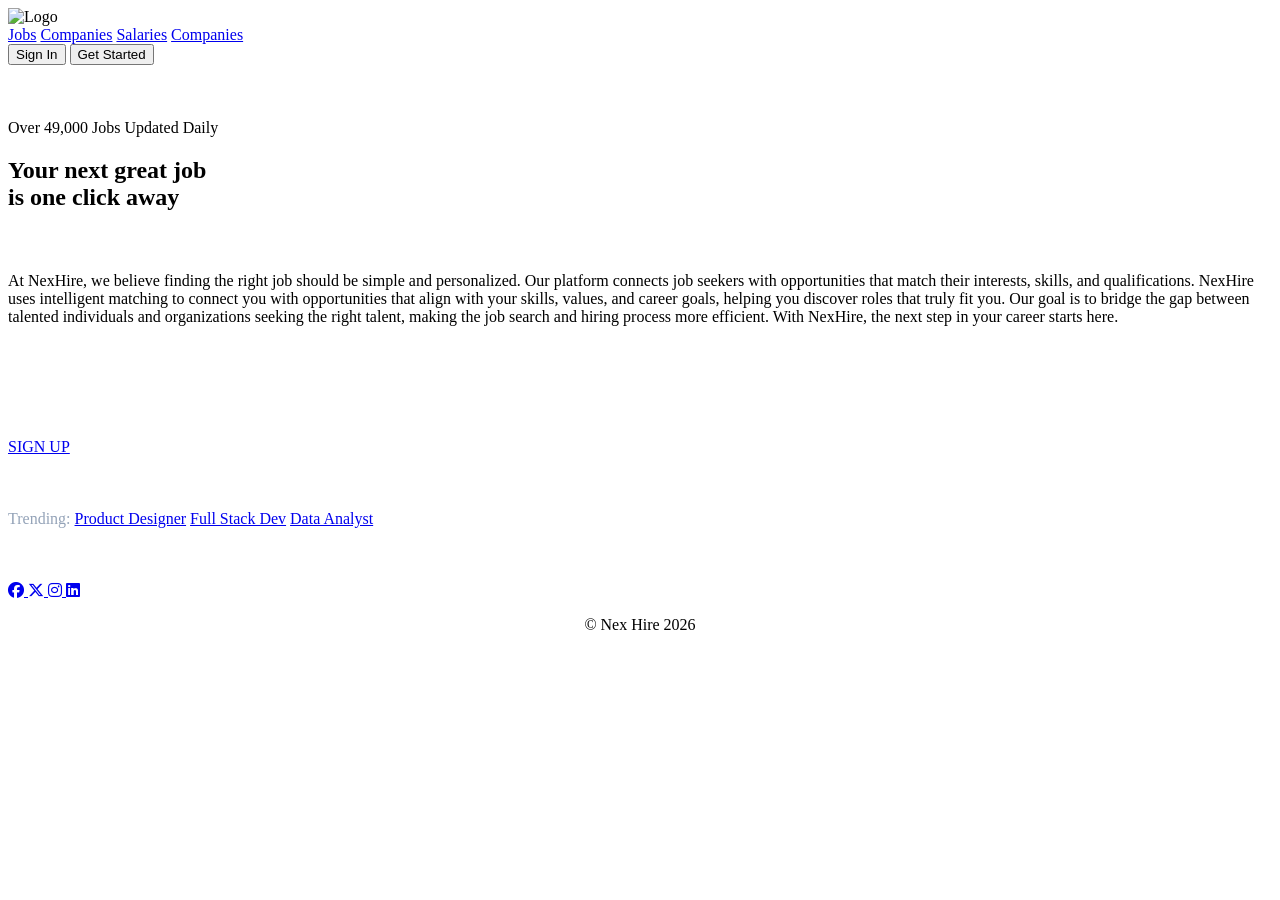
==== Job_Finder/frontend/HTML/index.html @ 7c157915 "added index and signUp pages" ====
<HTML>
    <!DOCTYPE HTML>
         <head>
            <title>INTRO WEBPAGE FOR WEBSITE</title>
            <link rel="stylesheet" href="index.css">
            <link rel="stylesheet" href="https://cdnjs.cloudflare.com/ajax/libs/font-awesome/6.5.0/css/all.min.css">
            <nav>
                <div class="nav_con">
                  <div class="logo"> <img src="logo.png" alt="Logo" title="Internship Find Logo"> </div>
                  
                  <div class="links">
                    <a href="#"> Jobs</a>
                    <a href="#"> Companies</a>
                    <a href="#"> Salaries</a>
                    <a href="#"> Companies</a>

                  </div>
                  <div class="button">
                    <a href="https://signin.com" title="Click here to sign in"><button id="signIn" type="button">Sign In</button></a>
                    <a href="https://getStarted.com" title="Click here to sign in"><button id="getStarted" type="button">Get Started</button></a>
                  </div>
                </div>
            </nav>
            
        </head>
                
        <body>
            <section class="hero">
             <div class="glow">

             </div> 
              <div class="hero_con">
                <br>
                <br>
                <br>  
                  <span class="pill">Over 49,000 Jobs Updated Daily</span>

                  <h1>Your next great job<br>  <span class="gradient"> is one click away</span></h1>

                  <h3 style="color: white; font-weight:800;">About Us</h3>
                  
<p>
At NexHire, we believe finding the right job should be simple and personalized. Our platform connects job seekers with opportunities that match their interests, skills, and qualifications.

NexHire uses intelligent matching to connect you with opportunities that align with your skills, values, and career goals, helping you discover roles that truly fit you.

Our goal is to bridge the gap between talented individuals and organizations seeking the right talent, making the job search and hiring process more efficient.

With NexHire, the next step in your career starts here.</p>
                       <br>
                       <br>
                   <h5 style="color:white">Click The Sign Up button below to get started</h5>
                   
                   <a href="signUp.html"><span id="click">SIGN UP</span></a>
                   <br>
                   <br>
                   <br>
                   <br>
                  <div class="trending">
                <span style="color:#94A3B8;">Trending:</span>
                <span class="round"><a href="#">Product Designer</a></span>
                <span class="round"><a href="#">Full Stack Dev</a></span>
                <span class="round"><a href="#">Data Analyst</a></span>
                 </div>
                 <br>
                 <br>
                 <br>
              </div>
              
            </section>
            <footer>
              
                         
                   
                <div class="socials">

    <a href="https://facebook.com">
      <i class="fa-brands fa-facebook"></i>
    </a>

    <a href="https://twitter.com">
      <i class="fa-brands fa-x-twitter"></i>
    </a>

    <a href="https://instagram.com">
      <i class="fa-brands fa-instagram"></i>
    </a>

    <a href="https://linkedin.com">
      <i class="fa-brands fa-linkedin"></i>
    </a>

  </div>
  <p style="text-align:center">&copy; Nex Hire 2026</p>
            </footer>
      
        </body>



</HTML>
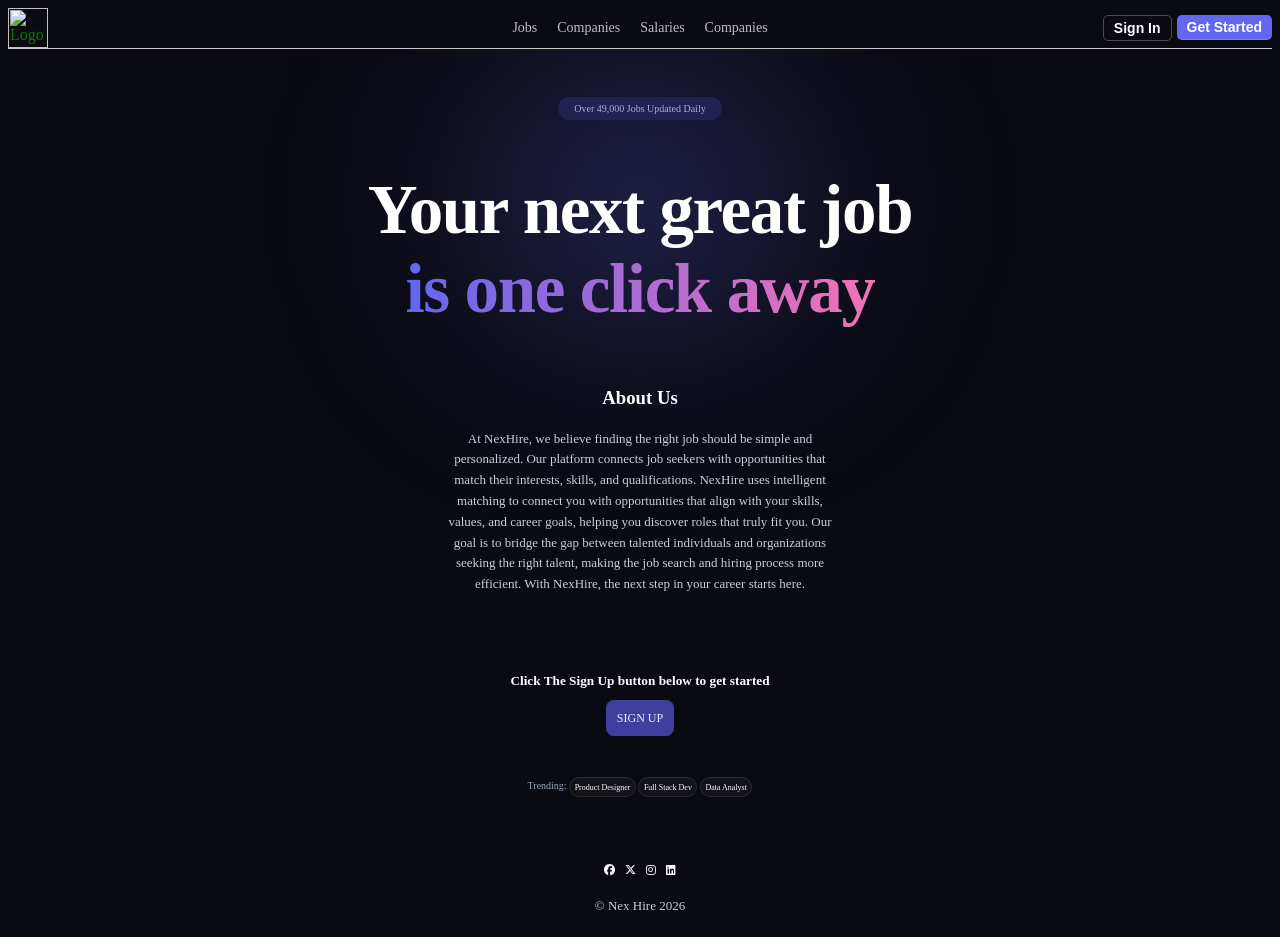
==== commit 127aed0e: "merge stage 1" ====
--- a/Job_Finder/frontend/HTML/index.html
+++ b/Job_Finder/frontend/HTML/index.html
@@ -2,11 +2,11 @@
     <!DOCTYPE HTML>
          <head>
             <title>INTRO WEBPAGE FOR WEBSITE</title>
-            <link rel="stylesheet" href="index.css">
+            <link rel="stylesheet" href="../CSS/index.css">
             <link rel="stylesheet" href="https://cdnjs.cloudflare.com/ajax/libs/font-awesome/6.5.0/css/all.min.css">
             <nav>
                 <div class="nav_con">
-                  <div class="logo"> <img src="logo.png" alt="Logo" title="Internship Find Logo"> </div>
+                  <div class="logo"> <img src="../images/logo.png" alt="Logo" title="Internship Find Logo"> </div>
                   
                   <div class="links">
                     <a href="#"> Jobs</a>
@@ -16,7 +16,7 @@
 
                   </div>
                   <div class="button">
-                    <a href="https://signin.com" title="Click here to sign in"><button id="signIn" type="button">Sign In</button></a>
+                    <a href="../HTML/login.html" title="Click here to sign in"><button id="signIn" type="button">Sign In</button></a>
                     <a href="https://getStarted.com" title="Click here to sign in"><button id="getStarted" type="button">Get Started</button></a>
                   </div>
                 </div>
--- a/Job_Finder/frontend/CSS/index.css
+++ b/Job_Finder/frontend/CSS/index.css
@@ -0,0 +1,292 @@
+body{
+    background-color:#0A0A12;
+    font-family:montserrat;
+
+}
+
+
+
+.nav_con{
+     display:flex;
+     /*border: 1px solid white;*/
+     color: green;
+     align-items:center;
+    justify-content: space-between; 
+    margin: auto;
+   border-bottom: 1px solid rgb(201, 201, 201);
+    
+     
+
+
+}
+.logo{
+flex: 1;
+
+}
+
+img{
+    width:40px;
+}
+.links{
+flex: 1;
+  text-align: center;
+  
+}
+
+.links a{
+font-size:14px;
+ color:rgb(191, 190, 190);
+}
+
+.button{
+flex: 1;
+  display: flex;
+  justify-content: flex-end;
+  gap:5px;
+  
+}
+
+#signIn{
+    border-radius:5px;
+    border: 1px solid rgb(75, 75, 75);
+    color:white;
+    font-size: 14px;
+    padding-left:10px;
+    padding-right:10px;
+    padding-top:4px;
+    padding-bottom:4px;
+    cursor:pointer;
+    font-weight:600;
+    background-color:#0A0A12 ;
+    
+}
+
+#signIn:hover{
+    background-color:#303053 ;
+}
+
+#getStarted{
+    background-color:#6366F1 ;
+    border-radius:5px;
+    color:white;
+    font-size: 14px;
+    padding-left:10px;
+    padding-right:10px;
+    padding-top:4px;
+    padding-bottom:4px;
+    border:none;
+    cursor:pointer;
+    font-weight:600;
+     /*border: 1px solid white;*/
+     border-bottom: 1px solid rgba(255,255,255,0.15);
+}
+
+#getStarted:hover{
+   background-color:#27285d ;
+}
+
+.links{
+     display:flex;
+     gap: 20px;
+     font-size:10px;
+     padding:5px;
+     align-items:center;
+      /*border: 1px solid white;*/
+      justify-content: center;
+      margin:auto;
+      align-items: center;
+    
+}
+
+.hero{
+    position:relative;
+    display:flex;
+    flex-direction:column;
+    justify-content: center;
+    align-items:center;
+    overflow:hidden;
+    /* border: 1px solid white;*/
+}
+
+.glow{
+  position: absolute;
+
+  width: 500px;
+  height: 300px;
+
+  background: radial-gradient(
+    circle,
+    rgba(99,102,241,0.4) 0%,
+    rgba(99,102,241,0.2) 40%,
+    transparent 80%
+  );
+
+  top: 0%;
+  left: 50%;
+  transform: translate(-50%);
+
+  filter: blur(95px);
+  opacity: 8;
+
+  z-index: 0;  
+}
+
+.hero_con{
+    max-width:1200px;
+    margin:auto;
+    text-align: center;
+    /* border: 1px solid white;*/
+     justify-content: center;
+     z-index: 1;
+
+}
+
+.pill{
+   background-color:#212152;
+   border-radius:999px;
+  /*border: 1px solid #58588e;*/
+   padding-top:6px;
+   padding-bottom:6px;
+   padding-left:16px;
+   padding-right:16px;
+   font-size: 10px;
+   color: #aeaed6;
+   /*border: 1px solid white;*/
+   
+}
+
+h1{
+    font-weight:750;
+    font-size:69px;
+    letter-spacing: -0.02em;
+    color: white;
+   
+}
+
+.gradient{
+ background: linear-gradient(to right, #6366F1, #f472b3);
+    -webkit-background-clip: text; 
+    -webkit-text-fill-color: transparent;
+
+}
+p{
+    max-width: 400px;
+    color: #cbd0d6;
+    margin: 20px auto;
+    line-height: 1.6;
+    font-size:13px;
+    
+}
+.signup{
+  display: flex;  
+  flex-direction:column;
+   background: transparent;
+   color:#aeaed6;
+  background:rgba(255, 255, 255, 0.03);
+  backdrop-filter: blur(10px);
+  padding: 5px;
+  border-radius: 8px;
+  border: 1px solid rgba(255, 255, 255, 0.1);
+  max-width:500px;
+  justify-content: center;
+  margin: 20px auto;
+  
+  
+
+}
+.signup input {
+  background: transparent;
+  border: none;
+  outline: none;
+  color: white;
+  padding: 8px;
+  font-size: 10px;
+}
+
+.search{
+    background-color:#6366F1 ;
+    border-radius:5px;
+    color:white;
+    font-size: 10px;
+    padding-left:8px;
+    padding-right:8px;
+    padding-top:4px;
+    padding-bottom:4px;
+    border:none;
+    cursor:pointer;
+    font-weight:600;
+    
+}
+
+.search:hover{
+    background-color:#27285d ;
+}
+.trending{
+    font-size:10px;
+
+
+}
+
+.round{
+background-color:rgba(255, 255, 255, 0.03);
+border: 1px solid rgba(255, 255, 255, 0.1);
+   padding:4.5px;
+   border-radius:999px;
+   font-size: 8px;
+   color:white;
+  
+   
+}
+
+a{
+    color:white;
+    text-decoration:none;
+}
+
+a:hover{
+  color: #3B82F6;
+}
+
+.socials{
+  display:flex;
+  gap:10px;
+  justify-content:center;
+  margin-top:20px;
+  border-radius: 999;
+}
+
+.socials a{
+  color:white;
+  font-size:11px;
+}
+
+.socials a:hover{
+  color:#6366F1;
+}
+
+
+.section{
+  width: 400px;
+}
+
+#click{
+  background-color:#3f3f9d;
+  color:#eeeefe;
+  font-size:12px;
+  padding:11px;
+  border-radius:8px;
+  border:none;
+  cursor:pointer;
+
+  transition: all 0.25s ease;
+}
+
+#click:hover{
+  background-color:#35359e;
+
+  transform: translateY(-3px);
+
+  box-shadow:
+    0 10px 20px rgba(0,0,0,0.25),
+    0 6px 15px rgba(99,102,241,0.6);
+}
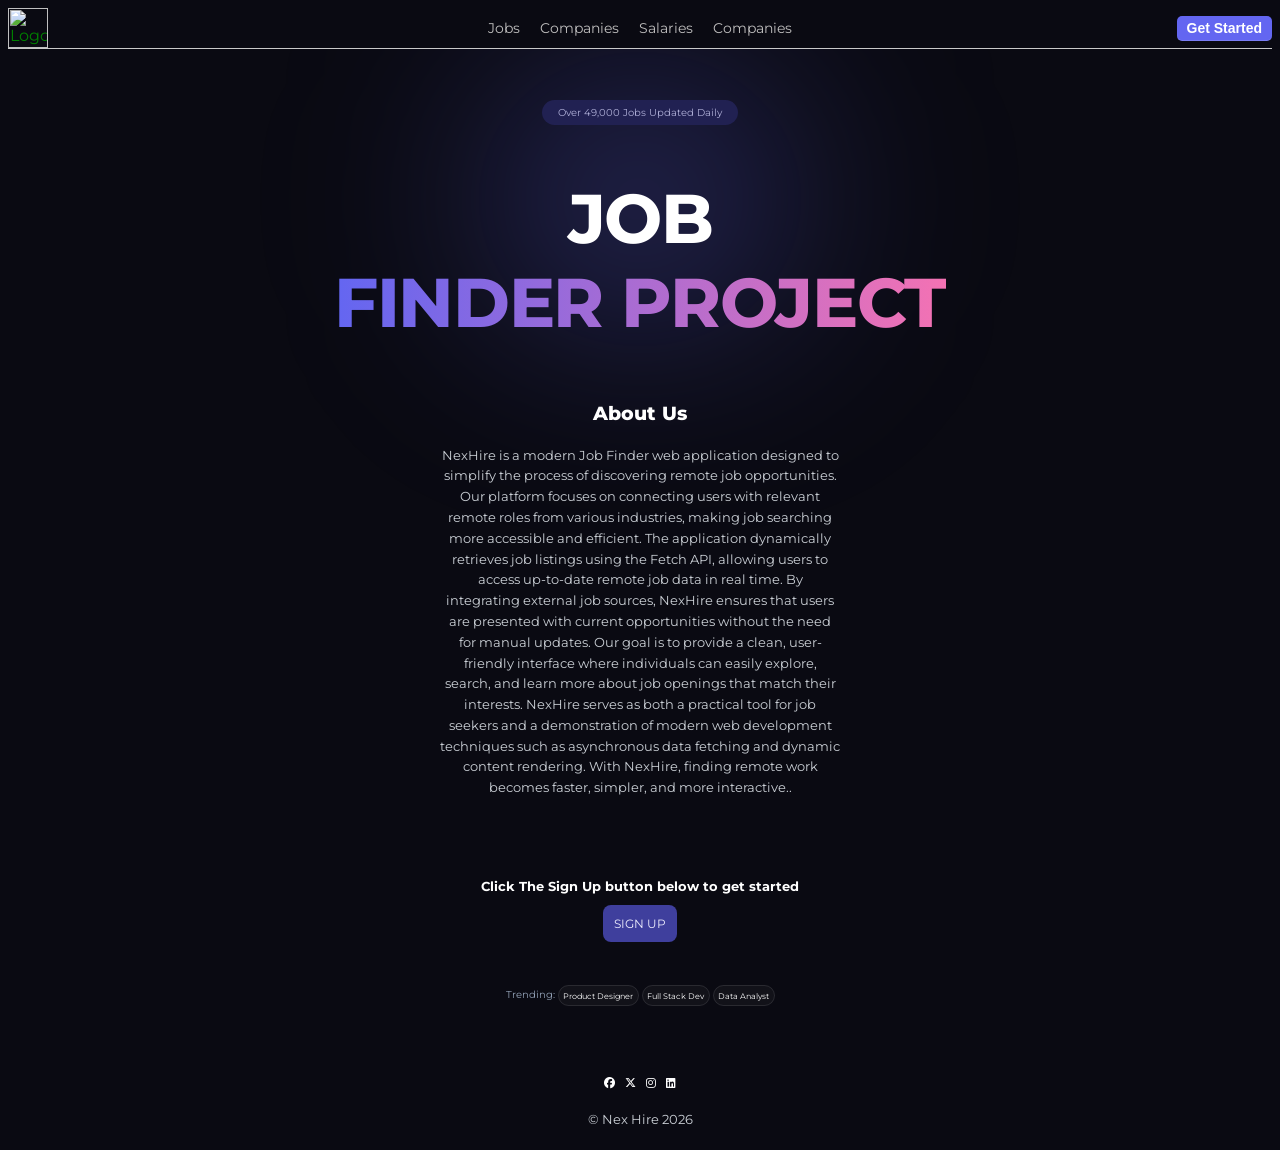
==== commit 70c9b6c4: "Final Changes" ====
--- a/Job_Finder/frontend/HTML/index.html
+++ b/Job_Finder/frontend/HTML/index.html
@@ -4,6 +4,7 @@
             <title>INTRO WEBPAGE FOR WEBSITE</title>
             <link rel="stylesheet" href="../CSS/index.css">
             <link rel="stylesheet" href="https://cdnjs.cloudflare.com/ajax/libs/font-awesome/6.5.0/css/all.min.css">
+             <link href="https://fonts.googleapis.com/css2?family=Montserrat:wght@300;400;500;600;700&display=swap" rel="stylesheet">
             <nav>
                 <div class="nav_con">
                   <div class="logo"> <img src="../images/logo.png" alt="Logo" title="Internship Find Logo"> </div>
@@ -16,8 +17,8 @@
 
                   </div>
                   <div class="button">
-                    <a href="../HTML/login.html" title="Click here to sign in"><button id="signIn" type="button">Sign In</button></a>
-                    <a href="https://getStarted.com" title="Click here to sign in"><button id="getStarted" type="button">Get Started</button></a>
+                    
+                    <a href="../HTML/login.html" title="Click here to sign in"><button id="getStarted" type="button">Get Started</button></a>
                   </div>
                 </div>
             </nav>
@@ -35,18 +36,22 @@
                 <br>  
                   <span class="pill">Over 49,000 Jobs Updated Daily</span>
 
-                  <h1>Your next great job<br>  <span class="gradient"> is one click away</span></h1>
+                  
+                  <h1>JOB<br>  <span class="gradient">FINDER PROJECT</span></h1>
 
                   <h3 style="color: white; font-weight:800;">About Us</h3>
                   
 <p>
-At NexHire, we believe finding the right job should be simple and personalized. Our platform connects job seekers with opportunities that match their interests, skills, and qualifications.
+NexHire is a modern Job Finder web application designed to simplify the process of discovering remote job opportunities. 
+Our platform focuses on connecting users with relevant remote roles from various industries, making job searching more accessible and efficient.
 
-NexHire uses intelligent matching to connect you with opportunities that align with your skills, values, and career goals, helping you discover roles that truly fit you.
+The application dynamically retrieves job listings using the Fetch API, allowing users to access up-to-date remote job data in real time. 
+By integrating external job sources, NexHire ensures that users are presented with current opportunities without the need for manual updates.
 
-Our goal is to bridge the gap between talented individuals and organizations seeking the right talent, making the job search and hiring process more efficient.
+Our goal is to provide a clean, user-friendly interface where individuals can easily explore, search, and learn more about job openings that match their interests. 
+NexHire serves as both a practical tool for job seekers and a demonstration of modern web development techniques such as asynchronous data fetching and dynamic content rendering.
 
-With NexHire, the next step in your career starts here.</p>
+With NexHire, finding remote work becomes faster, simpler, and more interactive..</p>
                        <br>
                        <br>
                    <h5 style="color:white">Click The Sign Up button below to get started</h5>
--- a/Job_Finder/frontend/CSS/index.css
+++ b/Job_Finder/frontend/CSS/index.css
@@ -46,24 +46,7 @@
   
 }
 
-#signIn{
-    border-radius:5px;
-    border: 1px solid rgb(75, 75, 75);
-    color:white;
-    font-size: 14px;
-    padding-left:10px;
-    padding-right:10px;
-    padding-top:4px;
-    padding-bottom:4px;
-    cursor:pointer;
-    font-weight:600;
-    background-color:#0A0A12 ;
-    
-}
-
-#signIn:hover{
-    background-color:#303053 ;
-}
+
 
 #getStarted{
     background-color:#6366F1 ;
